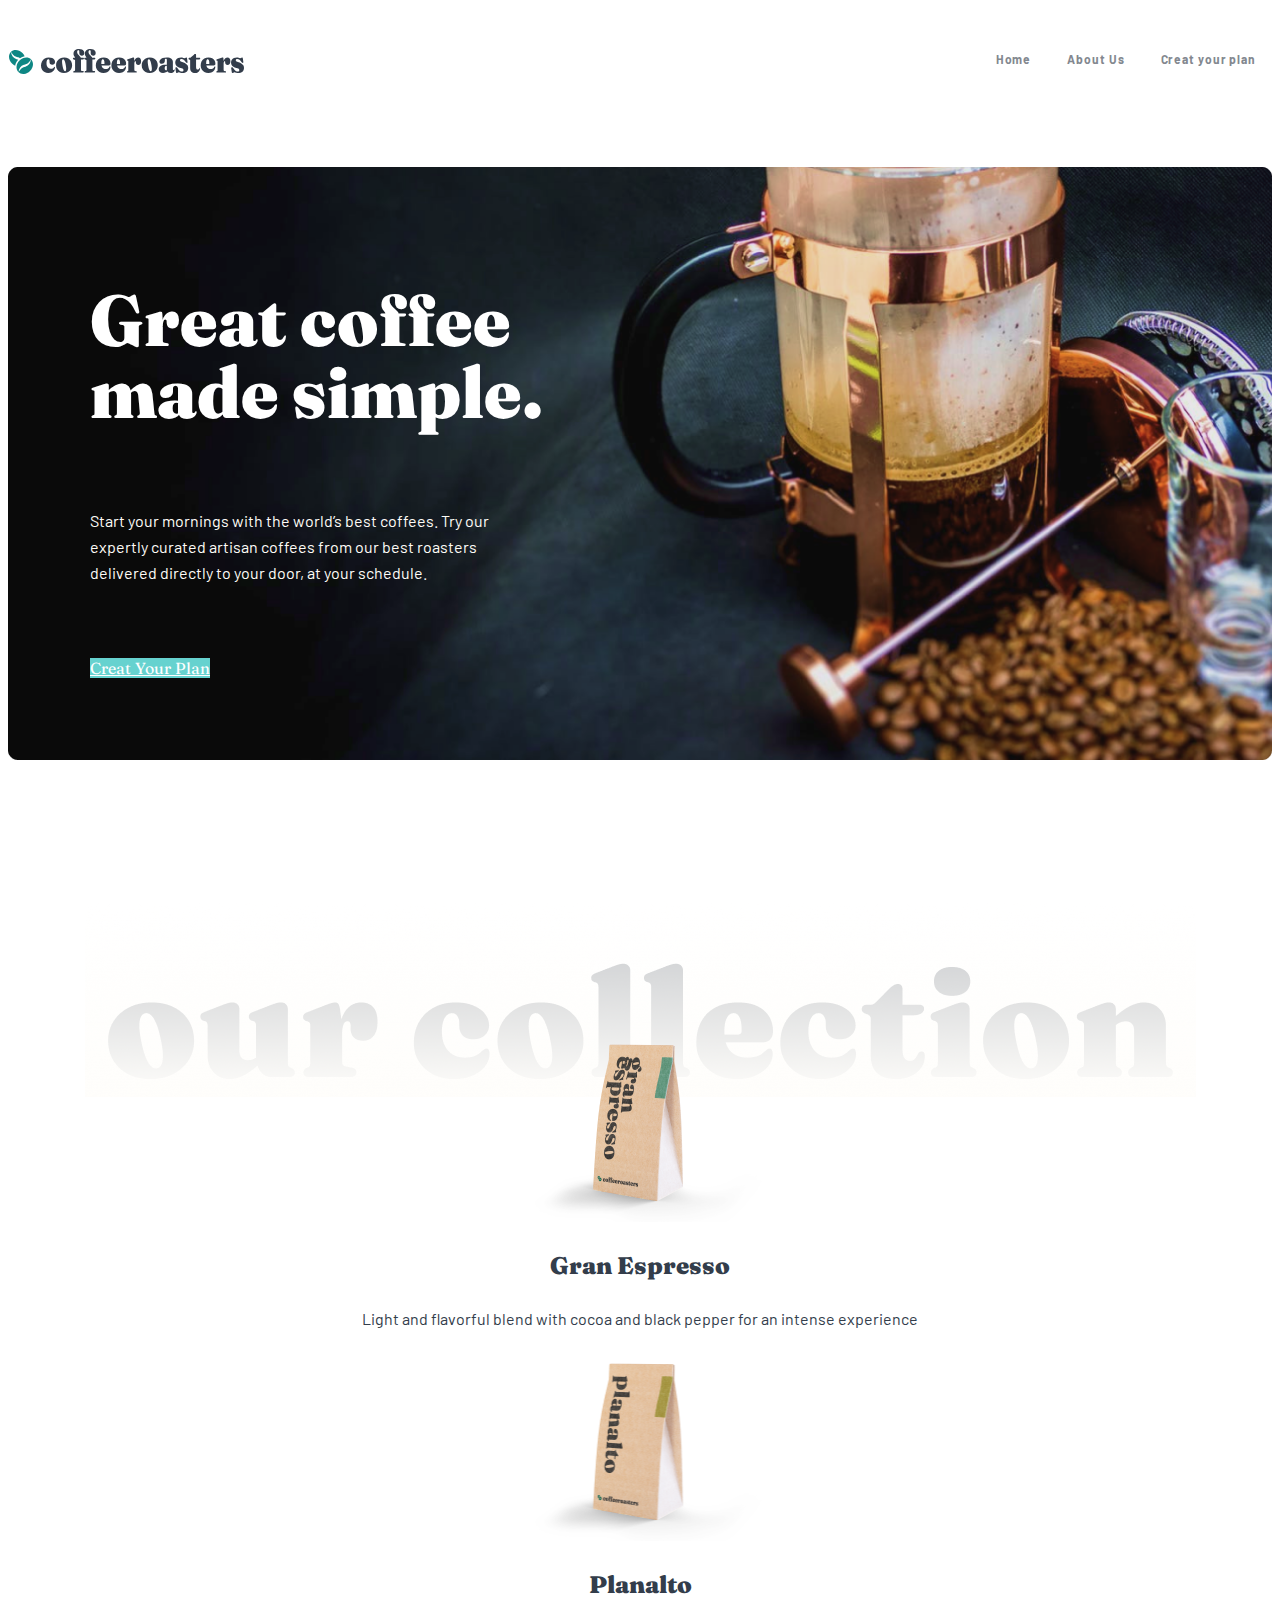
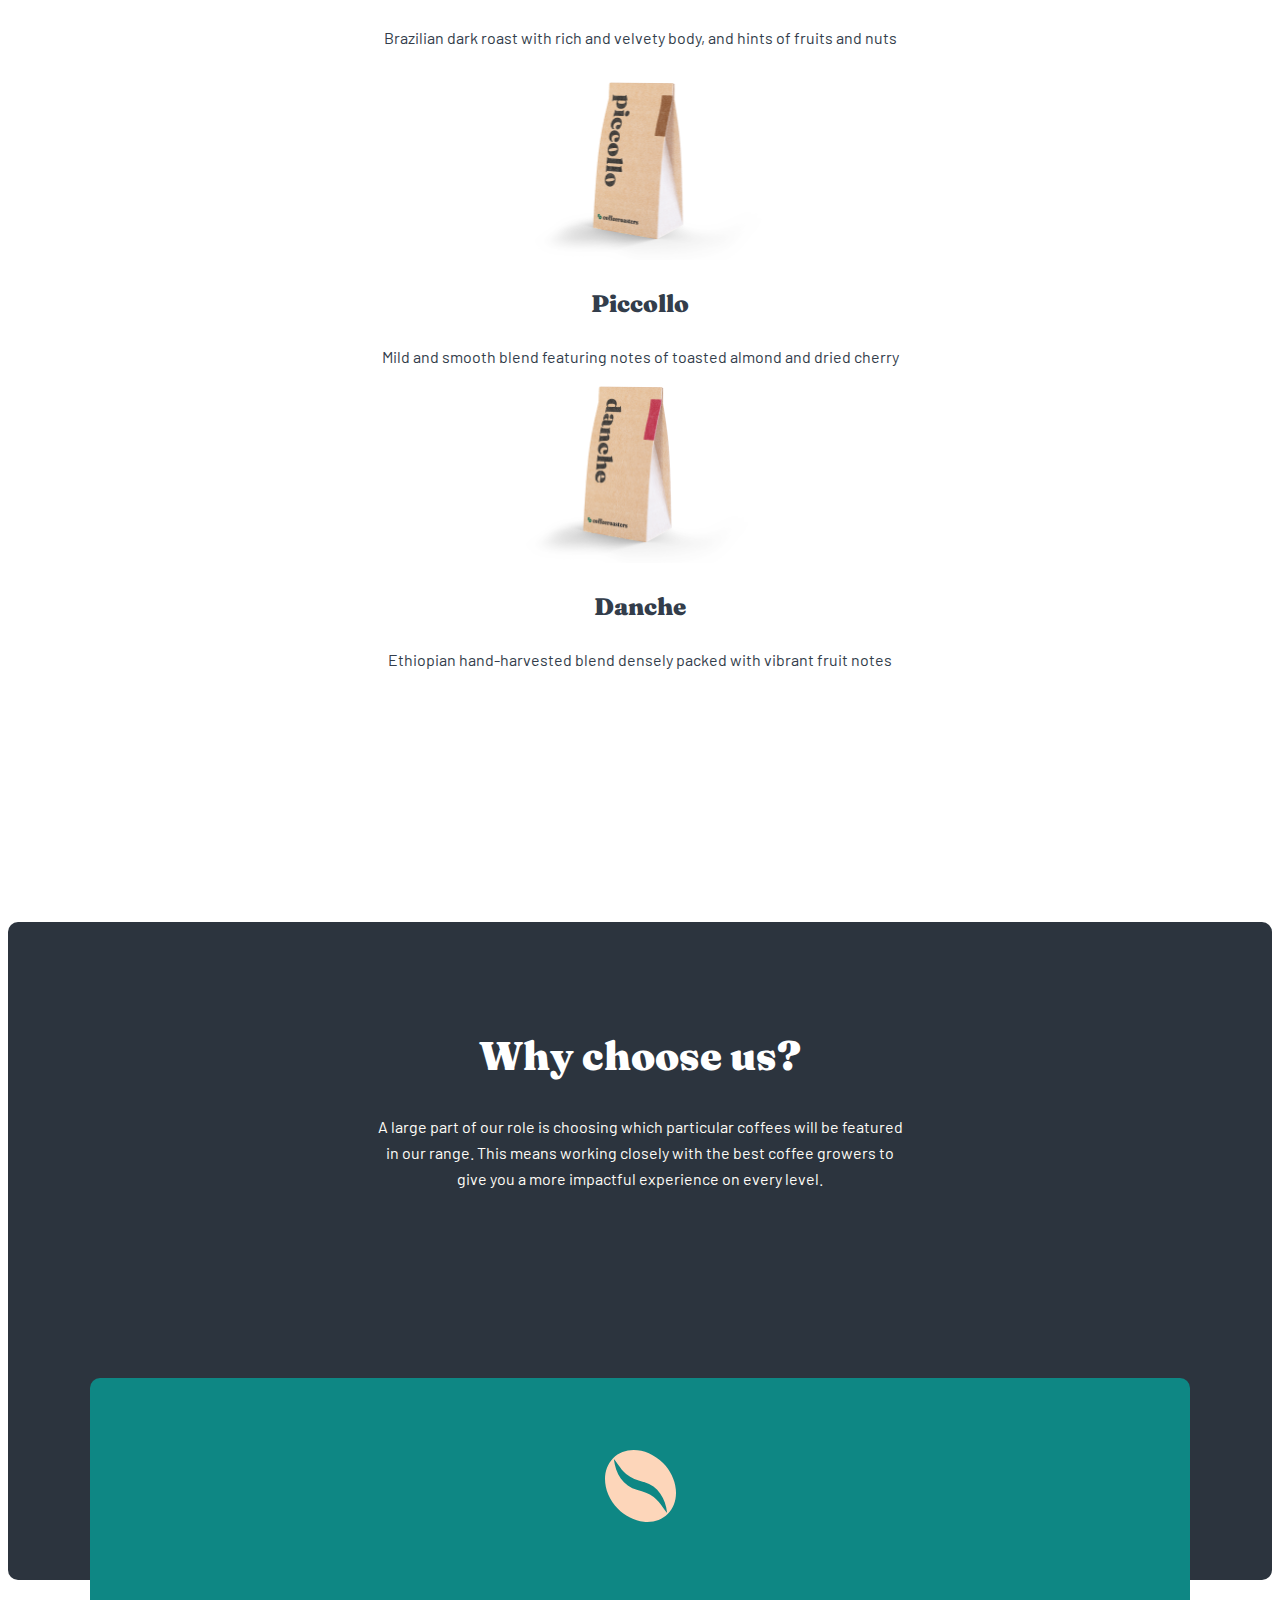
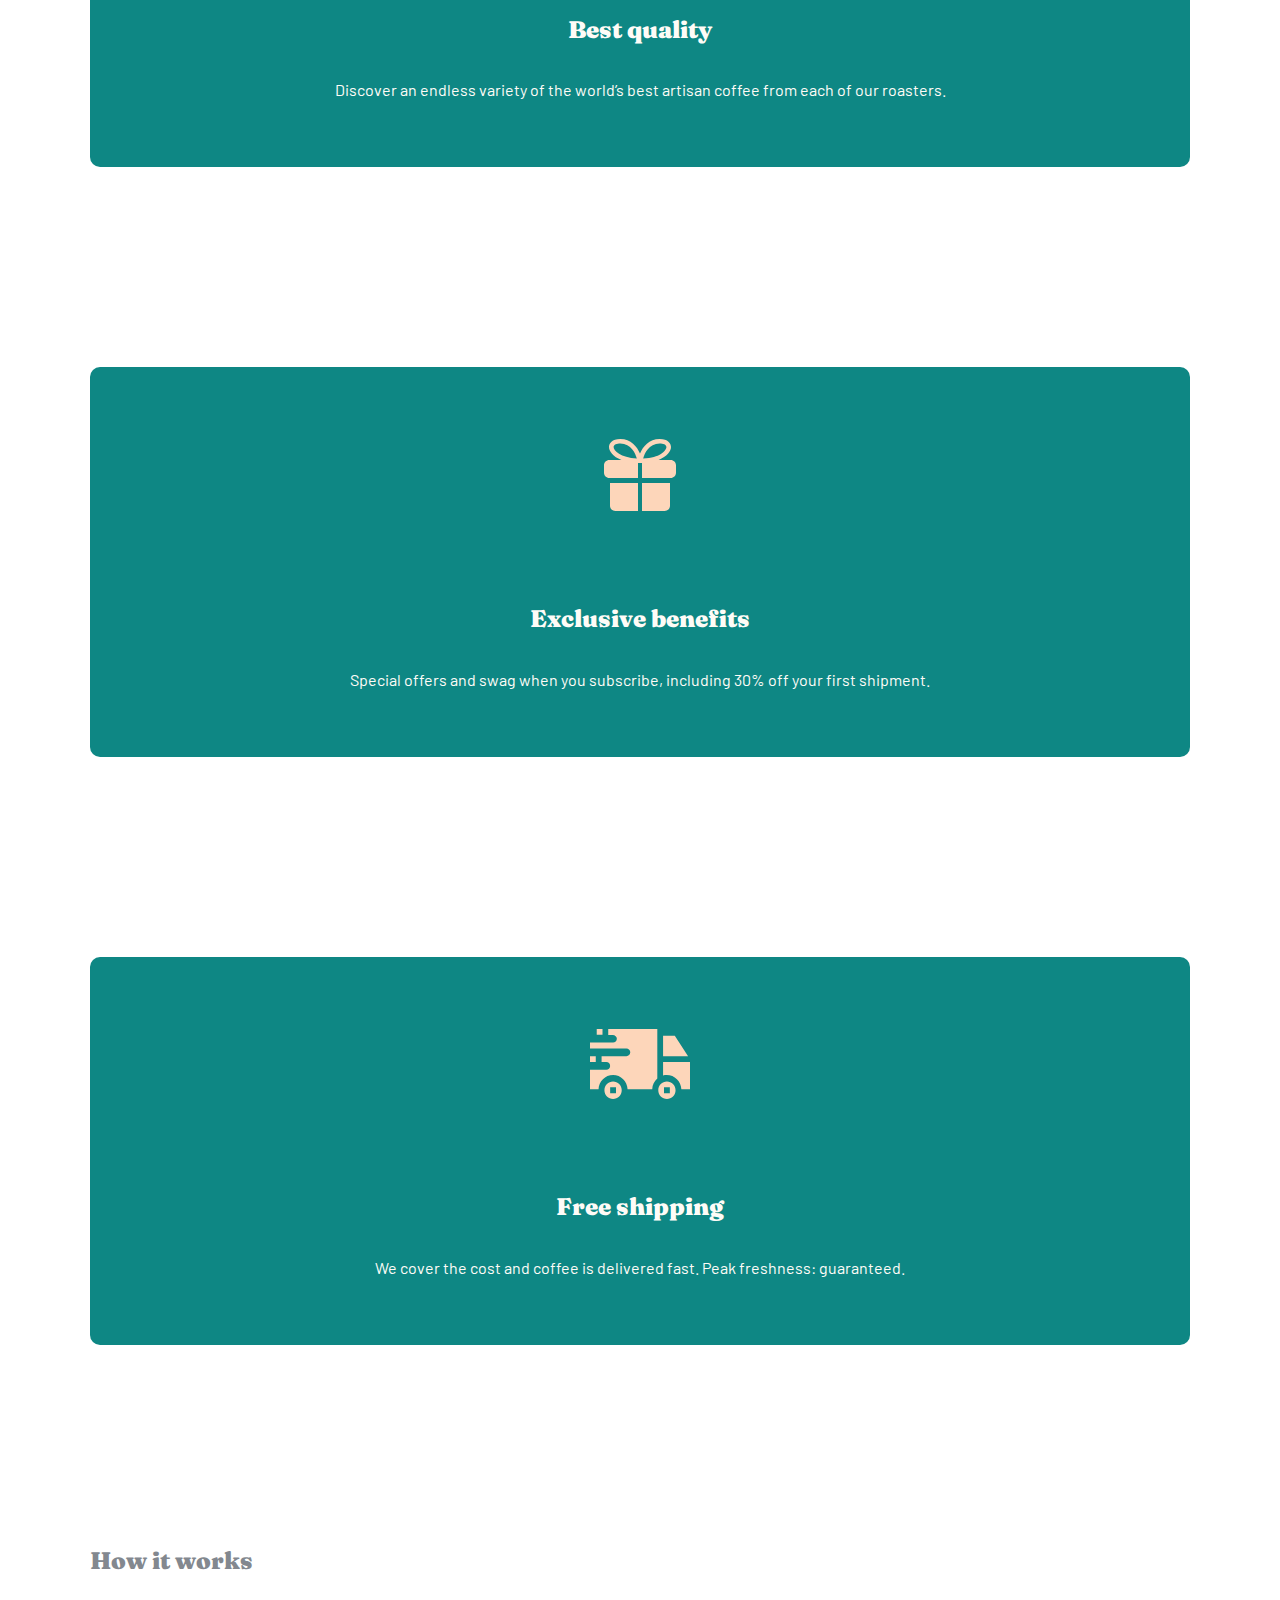
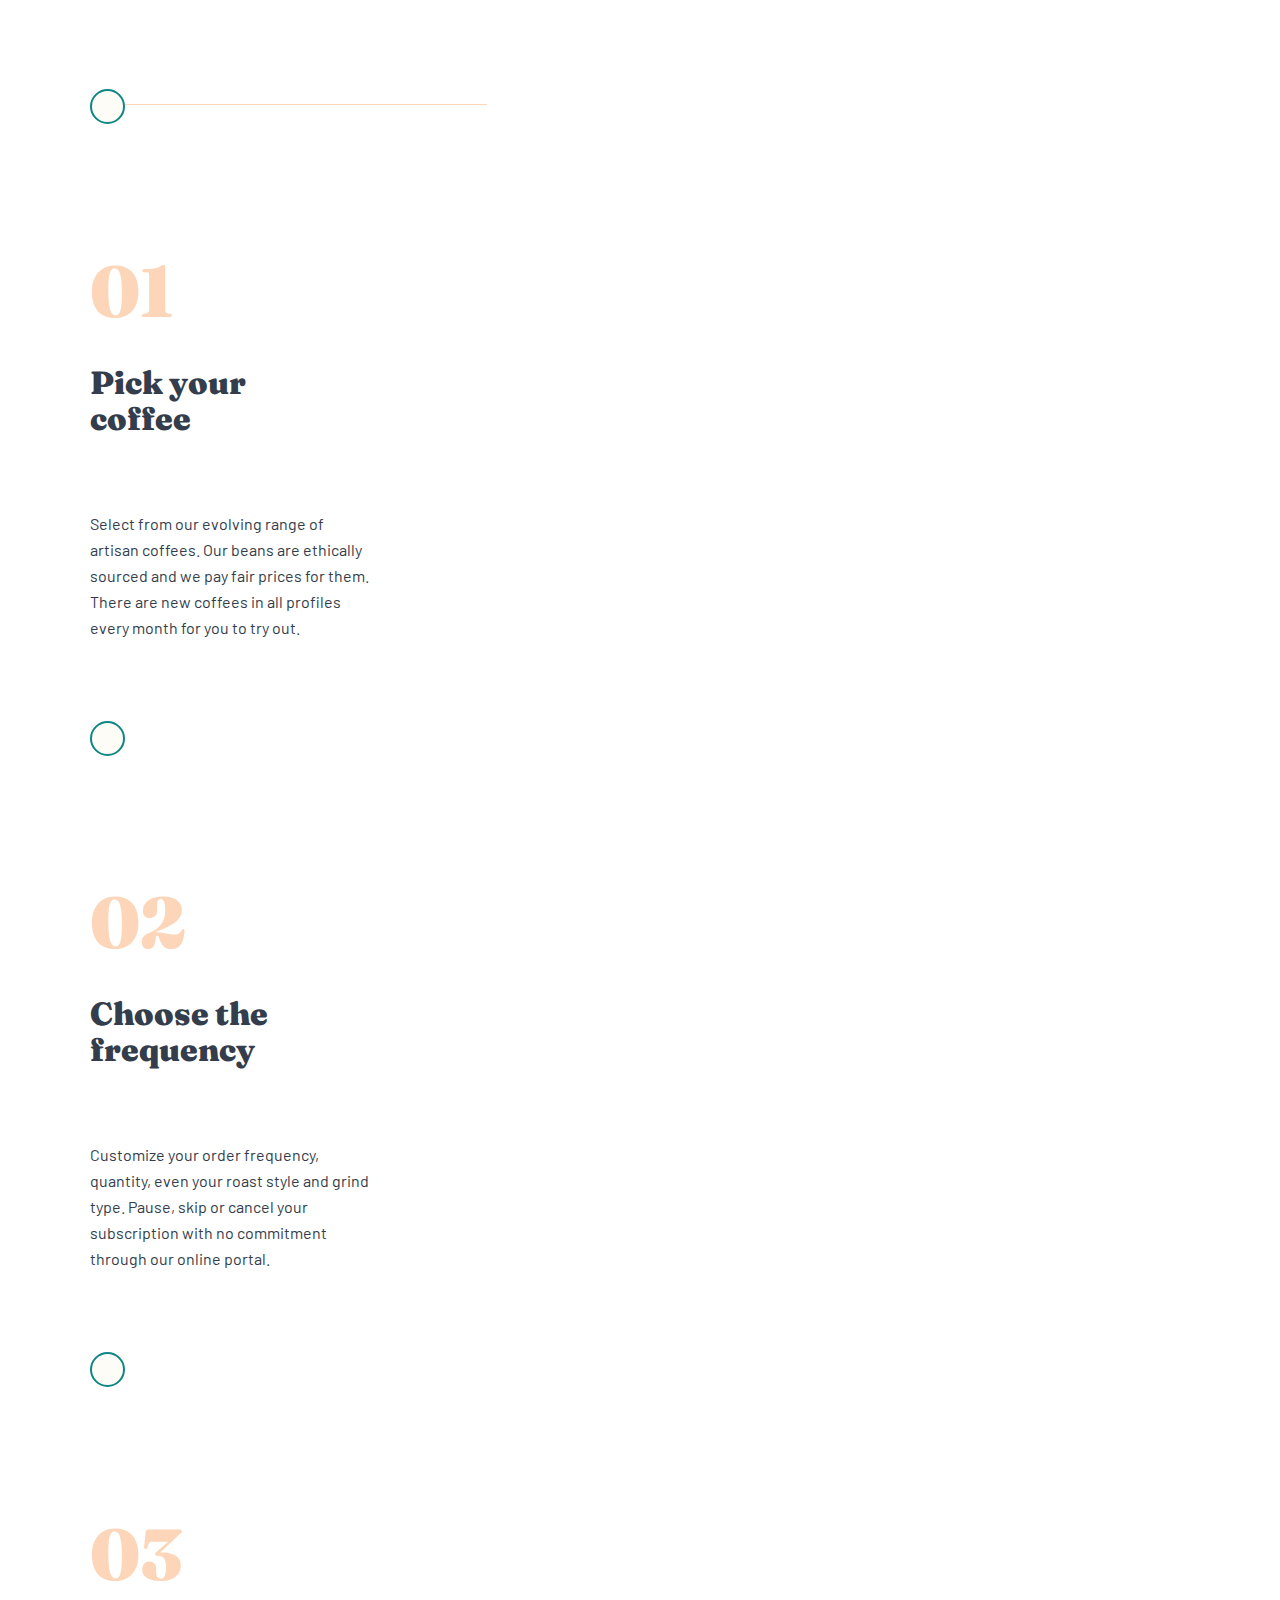
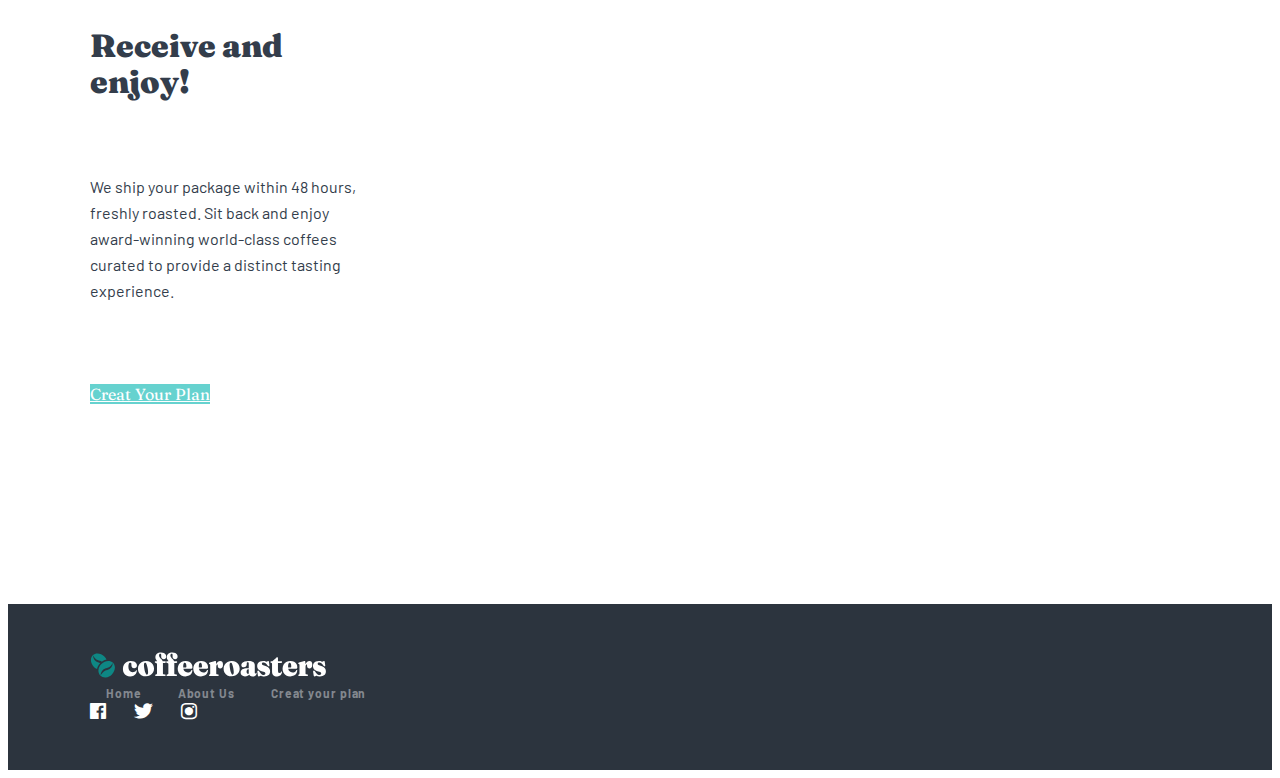
==== index.html @ 8a326108 "index.html aboutus.html" ====
<!DOCTYPE html>
<html lang="en">

<head>
    <meta charset="UTF-8">
    <meta http-equiv="X-UA-Compatible" content="IE=edge">
    <meta name="viewport" content="width=device-width, initial-scale=1.0">
    <title>Coffeeroasters</title>
    <link href="https://cdn.jsdelivr.net/npm/bootstrap@5.0.2/dist/css/bootstrap.min.css" rel="stylesheet"
        integrity="sha384-EVSTQN3/azprG1Anm3QDgpJLIm9Nao0Yz1ztcQTwFspd3yD65VohhpuuCOmLASjC" crossorigin="anonymous">
    <link rel="stylesheet" href="./css/main.css">
   

<body>
    <header class="main-header">
        <div class="container">
            <div class="row">
                <div class="logo col-auto">
                    <a  href="#"><img src="./img/header-logo.svg" alt=""></a>
                </div>
                        <nav class="main-nav col-auto">
                          
                        <a class="main-link"  href="index.html">Home</a>
                        <a  class="main-link" href="aboutus.html">About Us</a>
                        <a class="main-link" href="#">Creat your plan</a>
                    </nav>
             </div>

            </div>
        
    </header>
    <div class="container">

        <section class="info bg-img">
            
                <div class="inner-container">
    
                    <h1 class="great">Great coffee
                        made simple.</h1>
                    <p class="start">Start your mornings with the world’s best coffees. Try our expertly curated artisan
                        coffees from
                        our best roasters delivered directly to your door, at your schedule.</p>
                    <a href="#" class="btn " role="button" data-bs-toggle="button">Creat Your Plan</a>
    
                </div>
            
    
        </section>
    </div>

    <!-- section2 -->



    <article class="espresso">
        <div class="inner-container">
            <div class="row align-items-end">
                <div class="col-lg-3">
                    <div class="coffee-item">
                        <img class="cofe-photo" src="./img/kopi1 copy (1).png" alt="coffe">
                        <h3 class="coffee-title">Gran Espresso</h3>
                        <p class="coffee-text">Light and flavorful blend with cocoa and black pepper for
                            an intense
                            experience</p>

                    </div>
                </div>
                <div class="col-lg-3">
                    <div class="coffee-item">
                        <img class="cofe-photo" src="./img/kopi2.png" alt="coffe">
                        <h3 class="coffee-title ">Planalto</h3>
                        <p class="coffee-text ">Brazilian dark roast with rich and velvety body, and hints
                            of fruits
                            and nuts</p>


                    </div>
                </div>
                <div class="col-lg-3">
                    <div class="coffee-item">
                        <img class="cofe-photo" src="./img/kopi3.png" alt="coffee">
                        <h3 class="coffee-title ">Piccollo</h3>
                        <p class="coffee-text">Mild and smooth blend featuring notes of toasted almond and
                            dried
                            cherry </p>
                    </div>
                </div>
                <div class="col-lg-3">
                    <div class="coffee-item">
                        <img class="cofe-photo1" src="./img/kopi41.png" alt="coffe">
                        <h3 class="coffee-title">Danche</h3>
                        <p class="coffee-text">Ethiopian hand-harvested blend densely packed with vibrant
                            fruit notes
                        </p>
                    </div>
                </div>
            </div>
        </div>
    </article>


    <!-- section3 -->

<div class="container">
    <section class="why-choose">

        <div class="section-black">
            <h2 class="why-title">Why choose us?</h2>
            <p class="why-text">A large part of our role is choosing which particular coffees will be featured
                in our range. This means working closely with the best coffee growers to give
                you a more impactful experience on every level.</p>
            <div class="inner-container">
                <div class="row">
                    <div class="col-lg-4">
                        <div class="quality">
                            <img src="./img/Shape (5).svg" class="why-photo" alt="">
                            <h4 class=" choose-title">Best quality</h4>
                            <p class="choose-text">Discover an endless variety of the world’s best artisan coffee from
                                each of our roasters.</p>

                        </div>
                    </div>

                    <div class="col-lg-4">
                        <div class="quality">
                            <img src="./img/Combined Shape (2).svg" class="why-photo" alt="...">
                            <h4 class="choose-title">Exclusive benefits</h4>
                            <p class="choose-text">Special offers and swag when you subscribe, including 30% off your
                                first shipment.</p>

                        </div>
                    </div>

                    <div class="col-lg-4">
                        <div class="quality">
                            <img height="70px" src="./img/Combined Shape (3).svg" class="why-photo" alt="...">
                            <h4 class="choose-title">Free shipping</h4>
                            <p class="choose-text">We cover the cost and coffee is delivered fast. Peak freshness:
                                guaranteed.</p>

                        </div>
                    </div>
                </div>

            </div>
        </div>
        </div>
    </section>
</div>
<!-- section 5 -->

<section class="how-work">
    <div class="inner-container">
        <h4 class="small-title">How it works</h4> 
        <div class="row">
           
            <div class="col-lg-4 line">
                 <span class="cercle"></span>
                <h2 class="number">01</h2>
                <h3 class="pick">Pick your
                    coffee</h3>
                    <p class="pick-text">Select from our evolving range of artisan coffees. Our beans are ethically sourced and we pay fair prices for them. There are new coffees in all profiles every month for you to try out.</p>
            </div>
            <div class="col-lg-4 line">
                <span class="cercle"></span>
                <h2 class="number">02</h2>
                <h3 class="pick">Choose the frequency</h3>
                    <p class="pick-text">Customize your order frequency, quantity, even your roast style and grind type. Pause, skip or cancel your subscription with no commitment through our online portal.</p>
            </div>
            <div class="col-lg-4">
                <span class="cercle"></span>
                <h2 class="number">03</h2>
                <h3 class="pick">Receive and enjoy!</h3>
                    <p class="pick-text">We ship your package within 48 hours, freshly roasted. Sit back and enjoy award-winning world-class coffees curated to provide a distinct tasting experience.</p>
                   
            </div>
             
        </div>
        <a href="#" class="btn " role="button" data-bs-toggle="button">Creat Your Plan</a>
    </div>

</section>
<!-- footer -->
<footer class="main-footer">
    <div class="inner-container">
        <div class="row">
            <div class="col-lg-3"  >
            <a   href="#"><img src="./img/footer-logo.svg" alt="footer-logo"></a>
        </div>
        <div class="col-lg-5">
            <a class="main-link"  href="index.html">Home</a>
            <a  class="main-link" href="aboutus.html">About Us</a>
            <a class="main-link" href="#">Creat your plan</a>

        </div>
        <div class="col-lg-4 text-end">
            <a class="footer-icon" href="facebook.com"><i class="icon-facebook"></i></a>
            <a class="footer-icon" href="twetter.com"><i class="icon-twetter"></i></a>
            <a class="footer-icon" href="instagram.com"><i class="icon-instagram"></i></a>
        </div>
        
        </div>
    </div>

</footer>



    <script src="https://cdn.jsdelivr.net/npm/bootstrap@5.0.2/dist/js/bootstrap.bundle.min.js"
        integrity="sha384-MrcW6ZMFYlzcLA8Nl+NtUVF0sA7MsXsP1UyJoMp4YLEuNSfAP+JcXn/tWtIaxVXM"
        crossorigin="anonymous"></script>
</body>

</html>
---- css/main.css ----
@import url('https://fonts.googleapis.com/css2?family=Barlow:wght@400;700&display=swap');
@import url('https://fonts.googleapis.com/css2?family=Barlow:wght@400;700&family=Fraunces:wght@900&display=swap');
@import url(./style.css);
body{
    font-family: 'Barlow', sans-serif;
    font-family: 'Fraunces', serif
}
.container{
    max-width: 1280px;
    margin: 0 auto;
}

.main-header .row{
    display: flex;
    justify-content: space-between;
}
.navbar{
    padding-top:43px;
    padding-bottom:43px;
}
.main-header{
    padding:40px 0;
}


 .bg-img{
    background-image: url(../img/Bitmap.png);
    background-repeat: no-repeat;
    background-size: contain;
    height: 600px;
   
}
.inner-container{
    max-width: 1100px;
    margin: 0 auto;
}

.great{
    font-family: Fraunces 9pt;
    font-size: 72px;
    font-weight: 900;
    line-height: 72px;
    width: 493px;
    color:white;
    padding-bottom:32px;
    padding-top:117px;


}
.main-link{
    font-family: 'Barlow', sans-serif;
    font-size: 12px;
    font-weight: 700;
    line-height: 15px;
    letter-spacing: 0.9px;
    margin-left:16px;
    margin-right:16px;
    text-align: center;
    text-decoration: none;
    color: #83888F;


}
.start{
    font-family: 'Barlow', sans-serif;
    font-size: 16px;
    font-weight: 400;
    line-height: 26px;
    color: #FEFCF7;
    width: 445px;
    padding-bottom:56px;

}
.btn{
    background-color: #66D2CF;
    color:white;

}
.espresso{
    background-image: url(../img/Group\ 13.png);
    background-repeat: no-repeat;
    padding-top:262px;
    padding-bottom:200px ;
    background-position-x: center;
    background-position-y: 134px;
    text-align: center;
}
.coffee-title{
    
    font-size: 24px;
    font-style: normal;
    font-weight: 900;
    line-height: 32px;
    color: #333D4B;
   
    
   
     
}
.coffee-text{
    font-family: 'Barlow', sans-serif;
    font-size: 16px;
    font-style: normal;
    font-weight: 400;
    line-height: 26px;
    color: #333D4B;

    
    
    
}
.coffee-item{
    border:0;
    
}
.cofe-photo{
    height: 193px;
    width: 255px;
 

}
.cofe-photo1{
    height: 177px;
    width: 230px;
  
}
/*  section 3 */
.why-choose{
    position: relative;
}
 .section-black:before{
    content:"";
    position:absolute;
    top:0;
    right:0;
    width: 100%;
    height: 658px;
    background-color:  #2C343E;
    border-radius: 10px;
    z-index: -2;
    
}
.quality{
    background-color: #0E8784;
    margin-top: 100px;
    text-align: center;
}
.why-title{
    
font-size: 40px;
font-style: normal;
font-weight: 900;
line-height: 48px;
padding-top:32px;
color:white;
text-align: center;
padding-top:110px;

}
.why-text{
    
font-size: 16px;
font-style: normal;
font-weight: 400;
line-height: 26px;
text-align: center;
color: #FEFCF7;
width: 540px;
font-family: 'Barlow', sans-serif;
margin:0 auto;
padding-bottom:86px;

}
.quality{
    padding:72px 48px 48px 48px;
    border-radius:10px;
    margin-bottom:200px;
}
.why-photo{
    margin-bottom:56px;
}
.choose-title{

    font-size: 24px;
    font-style: normal;
    font-weight: 900;
    line-height: 32px;
    text-align: center;
    color: #FEFCF7;

}
.choose-text{
    font-family: 'Barlow', sans-serif;
    font-size: 16px;
    font-style: normal;
    font-weight: 400;
    line-height: 26px;
    text-align: center;
    color: #FEFCF7;

}
/* section4 */

.small-title{
    font-family: Fraunces 9pt;
    font-size: 24px;
    font-style: normal;
    font-weight: 900;
    line-height: 32px;
    color: #83888F;
    padding-bottom:80px;
}
.number{
    
   font-size: 72px;
   font-weight: 900;
   line-height: 72px;
   text-align: left;
   color:#FDD6BA;
   margin-bottom:38px;


}
.pick{
    font-size: 32px;
    font-weight: 900;
    line-height: 36px;
    color: #333D4B;
    width: 255px;
    padding-bottom:42px;
}
.pick-text{
    font-family: 'Barlow', sans-serif;
    font-size: 16px;
    font-style: normal;
    font-weight: 400;
    line-height: 26px;
    color: #333D4B;
    width: 285px;
    padding-bottom:64px;

}
.cercle{
    height: 31px;
    width: 31px;
    background: #FEFCF7;
    display: inline-block;
    border:2px solid #0E8784;
    border-radius:50%;
    margin-bottom:67px;

}
.how-work .row{
    position: relative;
}
.line::before{
    content: "";
    height: 1px;
    width: 397px;
    background-color:#FDD6BA ;
    display: inline-block;
    position: absolute;
    top:15px;
    z-index: -1;


}
.main-footer{
    margin-top:200px;
    padding:48px 0;
    background-color: #2C343E;

}
.footer-icon{
    color:white;
    margin-right:24px;
    text-decoration: none;
}


/*  About us */
.about{
    background-image: url(../img/Group\ 7.png);
    background-repeat: no-repeat;
    padding:137px 0 137px 0;
 
}
.aboutus{

    font-size: 40px;
    font-style: normal;
    font-weight: 900;
    line-height: 48px;
    color:#FEFCF7;
    padding-bottom:24px;

}
.commit-title{
    color: #333D4B;
    font-size: 40px;
    font-weight: 900;
    line-height: 48px;
    padding-bottom:32px;
    padding-top:90px;


}
.commit-text{
    
    font-size: 16px;
    font-weight: 400;
    line-height: 26px;
    color: #333D4B;
    font-family: 'Barlow', sans-serif;
    width: 540px;


}
.mission{
    padding-top:31px;
    padding-bottom:244px;
}

/* section3 */
.uncompro{
    background-color: #333D4B;
    border-radius:10px;
    padding-top:100px;
    padding-bottom:100px;
    position: relative;
}
.uncompro-title{
   color:#FEFCF7;
   font-size: 40px;
   font-weight: 900;
   line-height: 48px;
   padding-bottom:32px;
}
.uncompro-text{
    font-size: 16px;
    font-weight: 400;
    line-height: 26px;
    font-family: 'Barlow', sans-serif;
    width: 540px;
    color:#FEFCF7;

}

.cup-cofe{
    position: absolute;
    bottom:63px;
    width: 445px;
    border-radius:8px;
    right:91px;
}
.uncompro{
    margin-bottom:168px;
}

/* section4 */
.map{
    margin-bottom:46px;

}
.adress{
    font-family: 'Barlow', sans-serif;
    font-size: 16px;
    font-weight: 400;
    line-height: 26px;
    text-decoration: none;
    color: #333D4B;
    width: 285px;



}
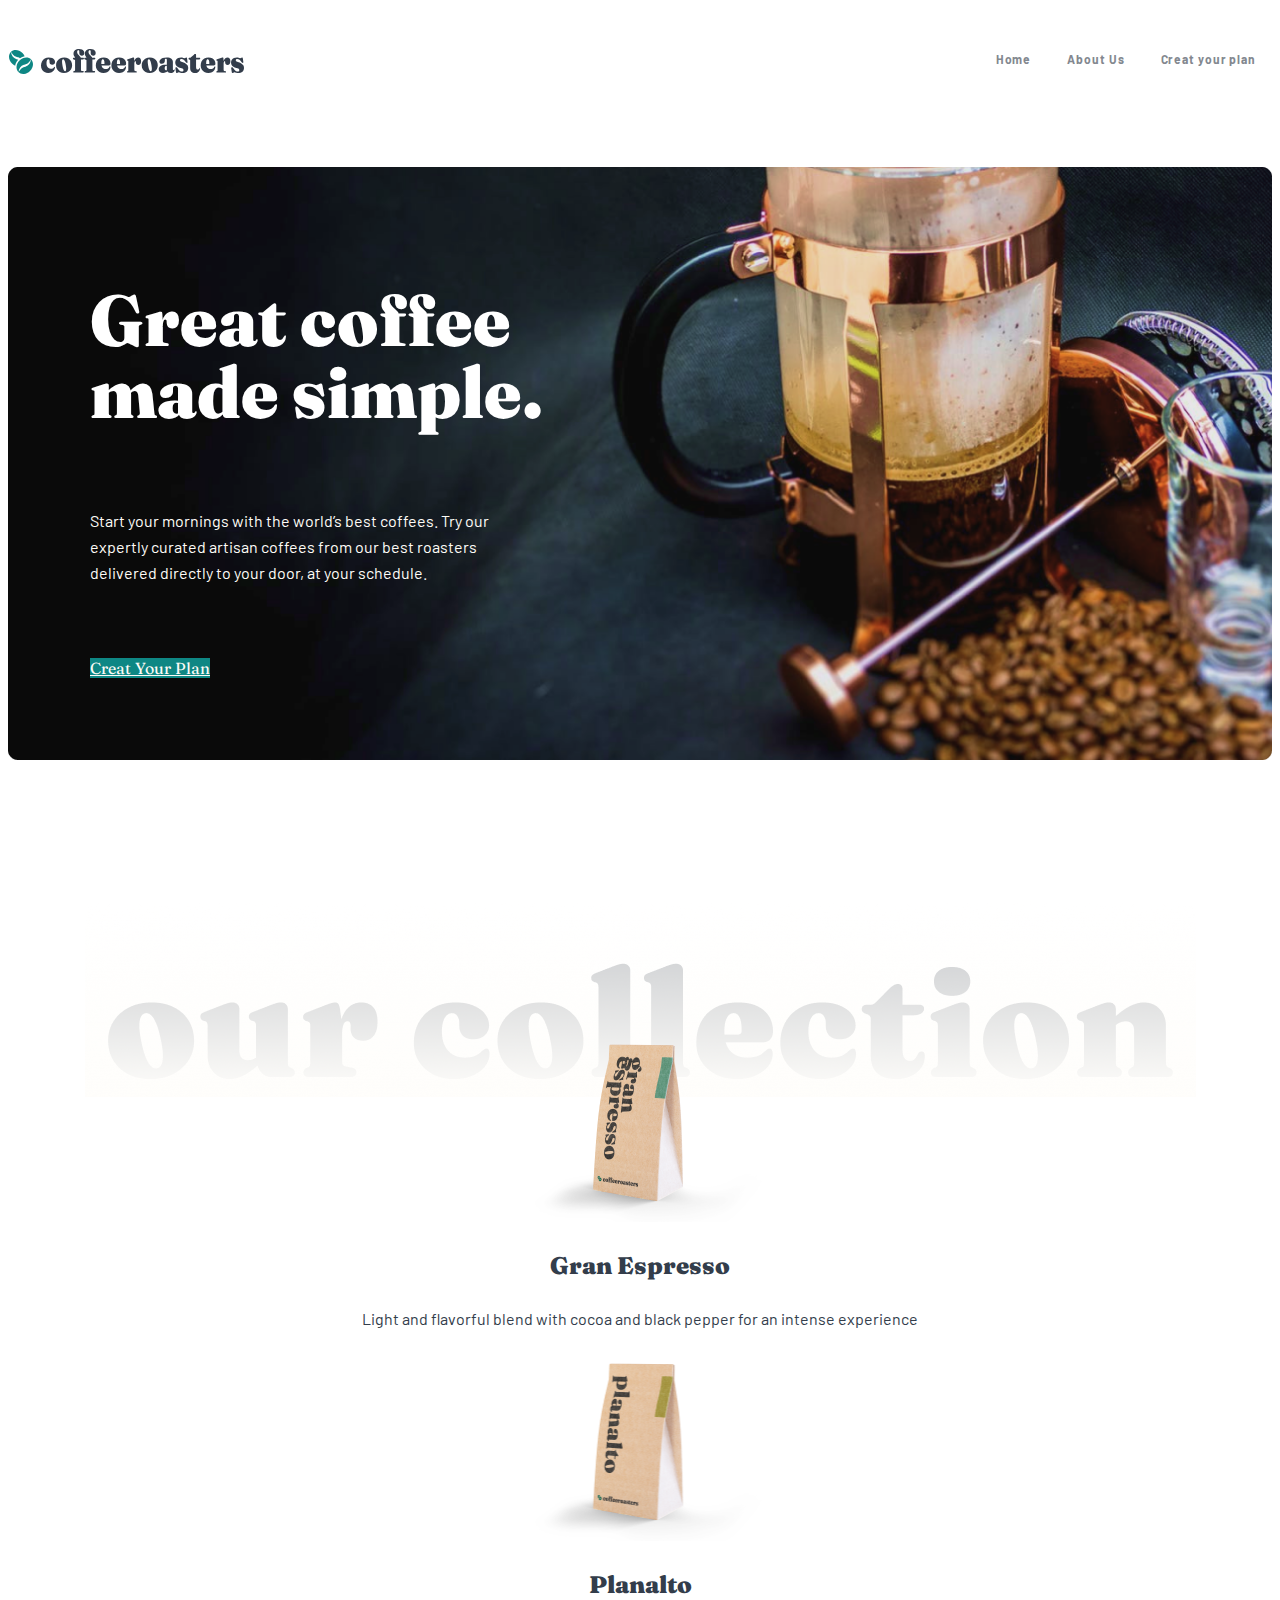
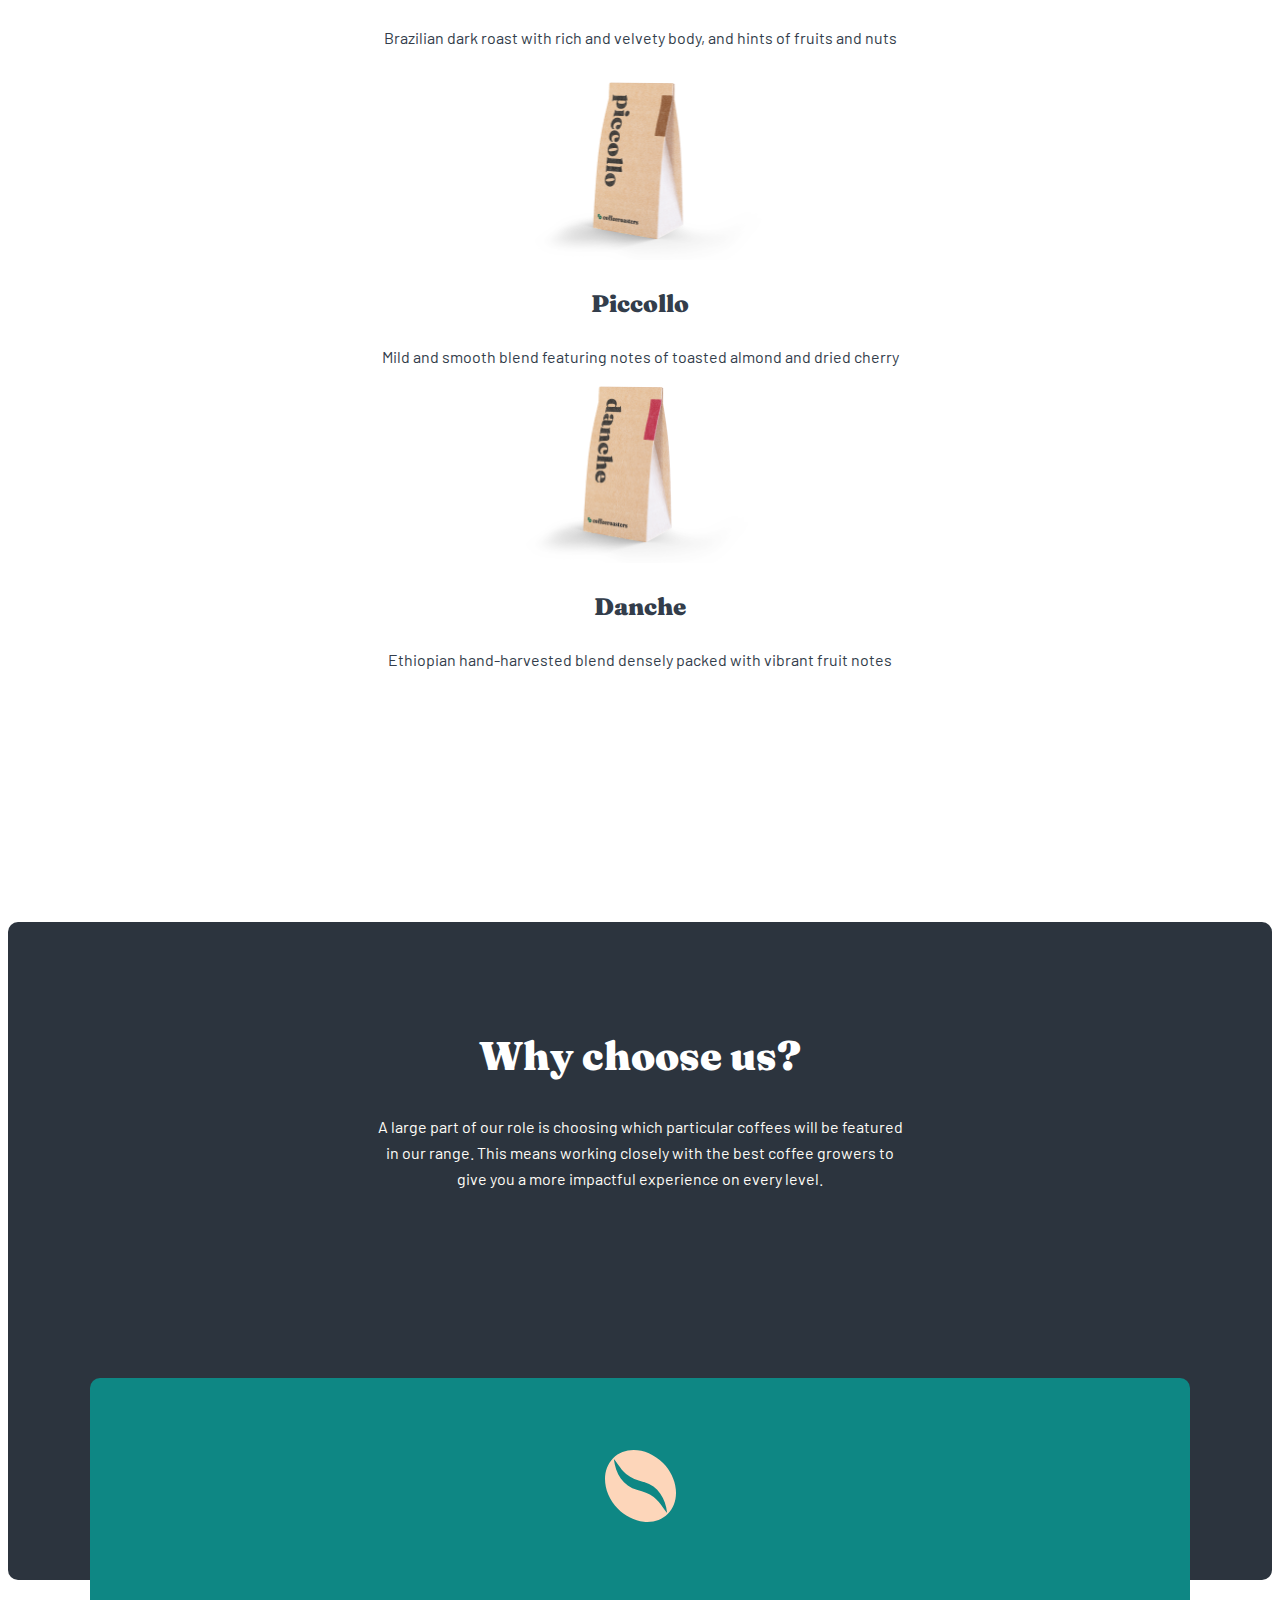
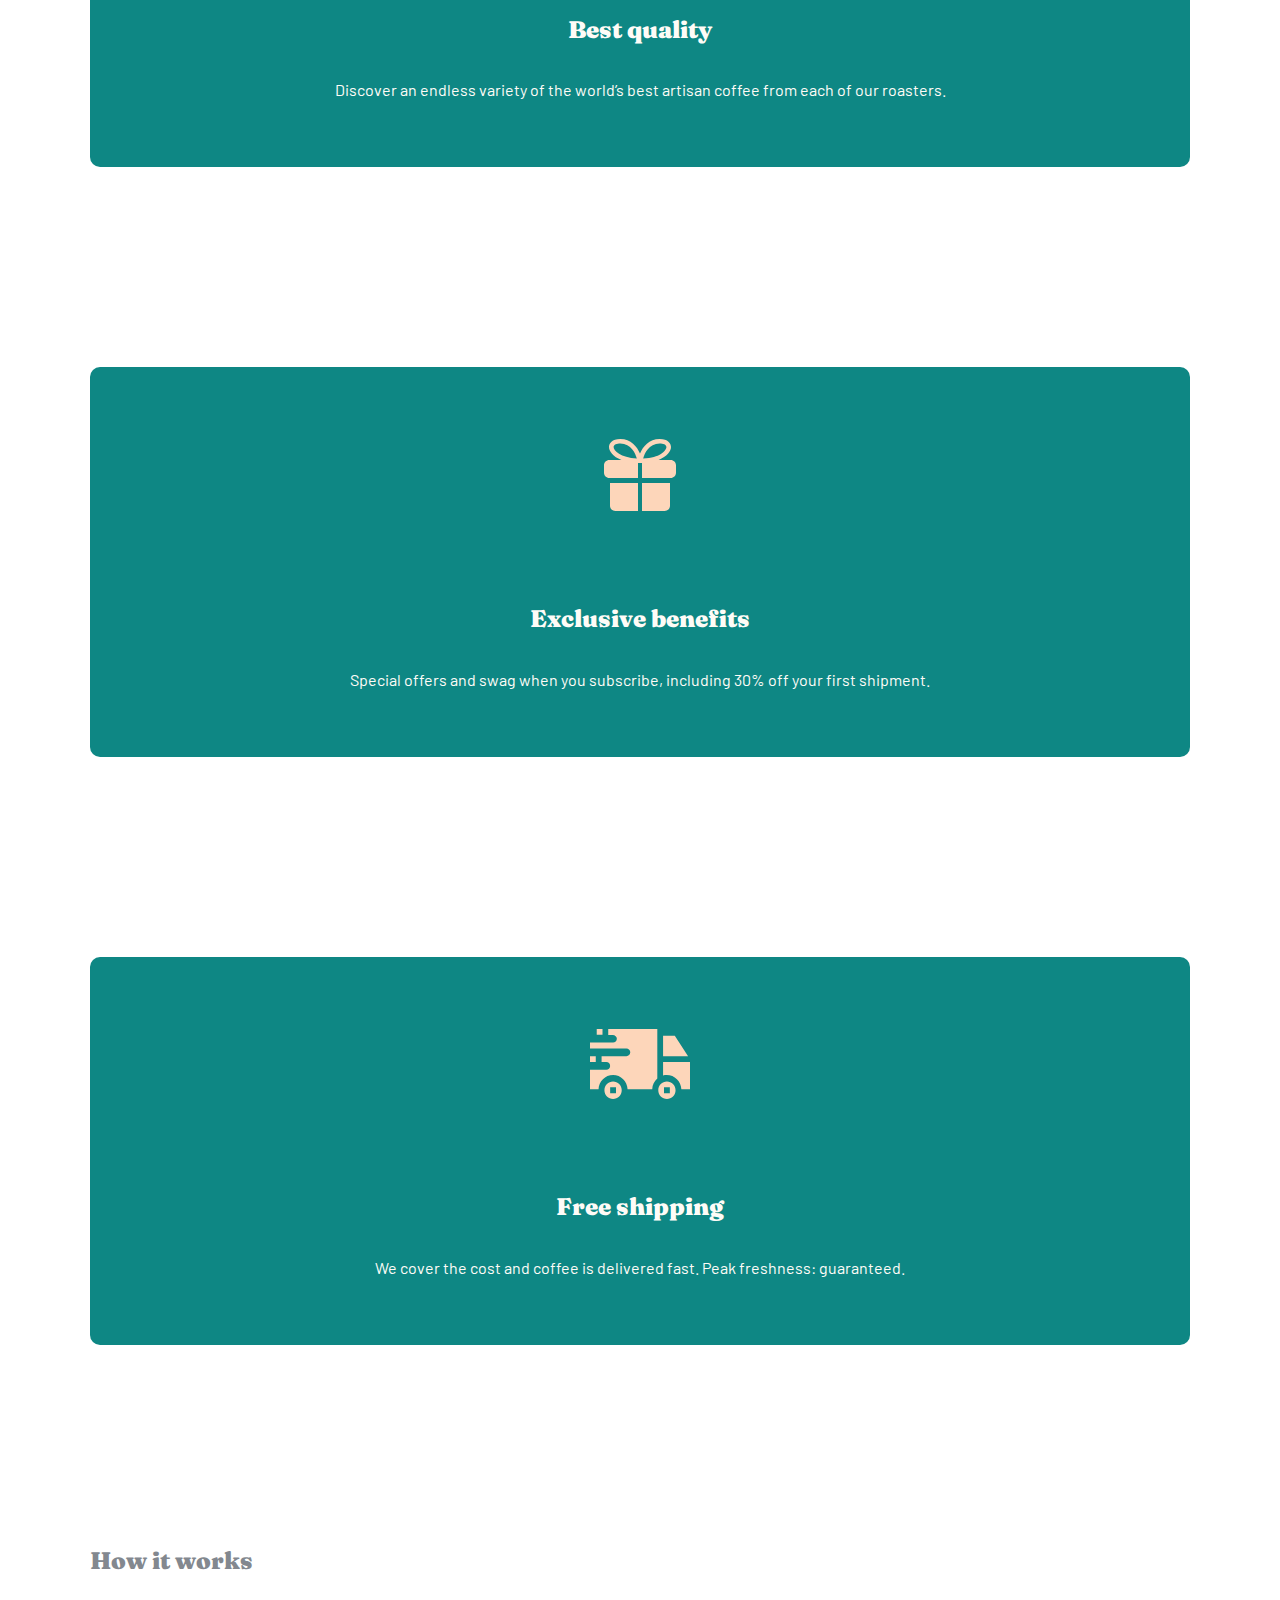
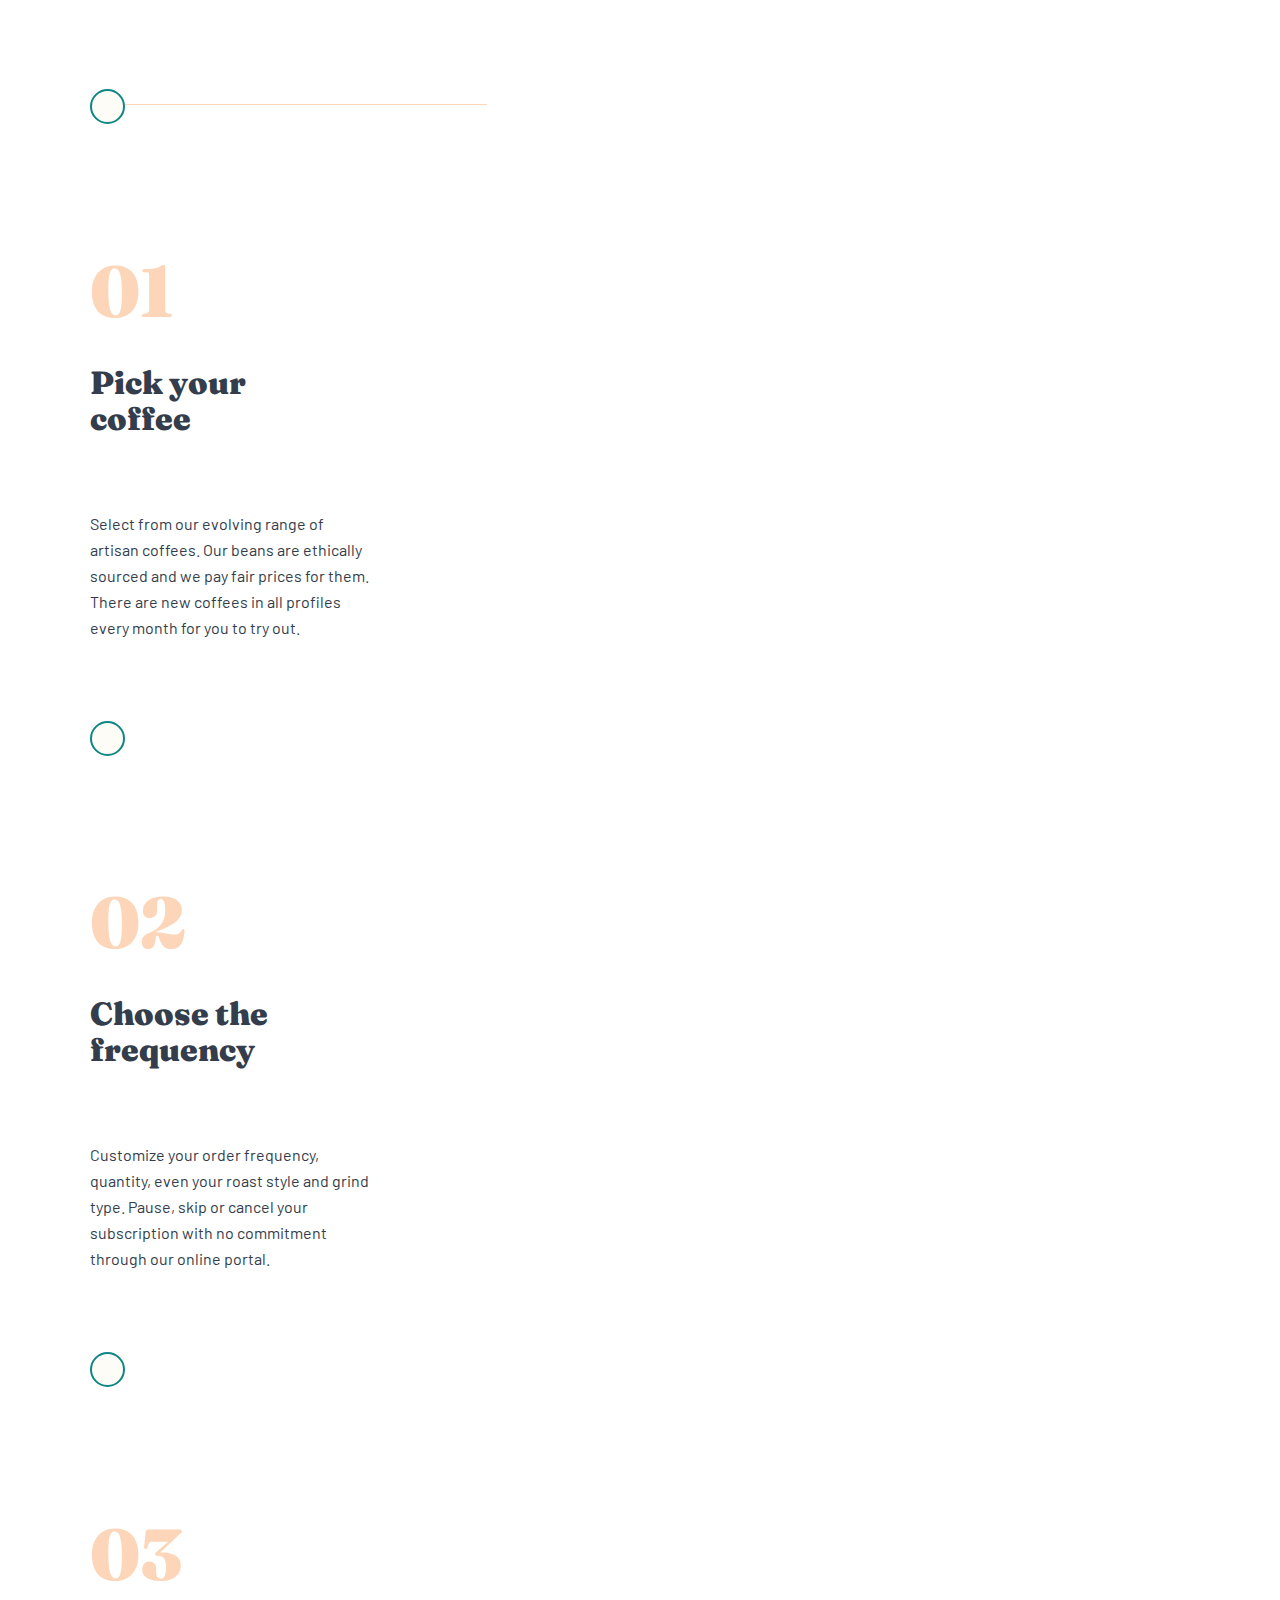
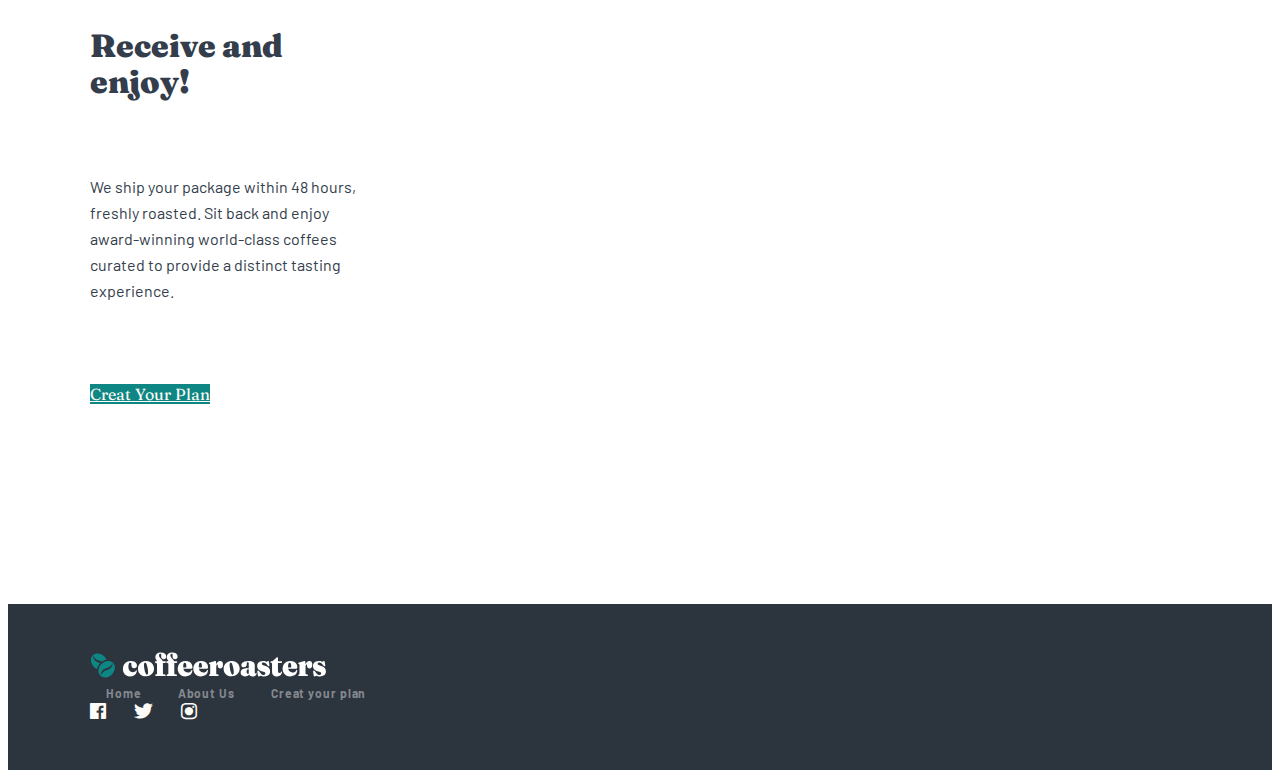
==== commit 39852837: "page3 hover" ====
--- a/index.html
+++ b/index.html
@@ -9,6 +9,7 @@
     <link href="https://cdn.jsdelivr.net/npm/bootstrap@5.0.2/dist/css/bootstrap.min.css" rel="stylesheet"
         integrity="sha384-EVSTQN3/azprG1Anm3QDgpJLIm9Nao0Yz1ztcQTwFspd3yD65VohhpuuCOmLASjC" crossorigin="anonymous">
     <link rel="stylesheet" href="./css/main.css">
+    <link rel="icon" href="./img/icon.svg">
    
 
 <body>
@@ -20,9 +21,9 @@
                 </div>
                         <nav class="main-nav col-auto">
                           
-                        <a class="main-link"  href="index.html">Home</a>
-                        <a  class="main-link" href="aboutus.html">About Us</a>
-                        <a class="main-link" href="#">Creat your plan</a>
+                        <a class="main-link main-hover"  href="index.html">Home</a>
+                        <a  class="main-link main-hover " href="aboutus.html">About Us</a>
+                        <a class="main-link main-hover" href="creataplan.html">Creat your plan</a>
                     </nav>
              </div>
 
@@ -190,7 +191,7 @@
         <div class="col-lg-5">
             <a class="main-link"  href="index.html">Home</a>
             <a  class="main-link" href="aboutus.html">About Us</a>
-            <a class="main-link" href="#">Creat your plan</a>
+            <a class="main-link" href="creataplan.html">Creat your plan</a>
 
         </div>
         <div class="col-lg-4 text-end">
--- a/css/main.css
+++ b/css/main.css
@@ -72,8 +72,14 @@
 
 }
 .btn{
+    background-color:#0E8784;
+    color: #FEFCF7;
+    
+
+}
+.btn:hover{
     background-color: #66D2CF;
-    color:white;
+    color: #FEFCF7;
 
 }
 .espresso{
@@ -265,6 +271,8 @@
 
 
 }
+
+/* footer */
 .main-footer{
     margin-top:200px;
     padding:48px 0;
@@ -272,11 +280,21 @@
 
 }
 .footer-icon{
-    color:white;
+    color: #FEFCF7;
     margin-right:24px;
     text-decoration: none;
 }
-
+.footer-icon:hover{
+    color: #FDD6BA;
+
+}
+.main-link:hover{
+    color: #FEFCF7;
+
+}
+.main-hover:hover{
+    color:black;
+}
 
 /*  About us */
 .about{
@@ -319,6 +337,9 @@
 .mission{
     padding-top:31px;
     padding-bottom:244px;
+}
+.make-cofe{
+    border-radius:8px;
 }
 
 /* section3 */
@@ -362,7 +383,7 @@
     margin-bottom:46px;
 
 }
-.adress{
+.adress a{
     font-family: 'Barlow', sans-serif;
     font-size: 16px;
     font-weight: 400;
@@ -371,6 +392,188 @@
     color: #333D4B;
     width: 285px;
 
-
-
-}
+}
+
+
+
+/* creatplan  */
+
+
+.creat-img{
+    background-image: url(../img/creat\ aplanbg.png);
+    background-repeat: no-repeat;
+    background-size: cover;
+    background-position: center;
+    padding:127px 0 127px 0;
+    margin-bottom:120px;
+    border-radius:10px;
+  
+}
+.great2{
+    font-size: 72px;
+    font-weight: 900;
+    line-height: 72px;
+    color:#FEFCF7;
+
+}
+.start2{
+    font-family: 'Barlow', sans-serif;
+    font-size: 16px;
+    font-weight: 400;
+    line-height: 26px;
+    width: 445px;
+    color: #FEFCF7;
+
+
+
+}
+
+/* section3 */
+.creat-work{
+    background-color:#2C343E;
+    padding:100px 0 100px 0;
+    background-repeat: no-repeat;
+    border-radius: 8px;
+}
+.shape{
+    color: #FEFCF7;
+
+}
+.creat-work .row{
+    position: relative;
+}
+.span-shape{
+    background: transparent;
+}
+.way::before{
+    content: "";
+    z-index: 0;
+}
+
+/* section4 */
+.accor-title{
+    font-size: 24px;
+    font-weight: 900;
+    line-height: 32px;
+    color: #333D4B;
+    width: 175px;
+}
+.accor-text{
+    font-family: 'Barlow', sans-serif;
+    font-size: 16px;
+    font-weight: 400;
+    line-height: 26px;
+
+
+}
+.how-header{
+    font-size: 40px;
+    font-weight: 900;
+    line-height: 48px;
+    color: #83888F;
+    margin-bottom:60px;
+    
+}
+.how-header:not(.collapsed){
+    color: #83888F;
+    background-color: white;
+    
+}
+.how-header:focus{
+    border:none;
+    box-shadow:none;
+    border-color:none;
+   
+}
+.accor-bg{
+    background-color: #F4F1EB;
+    padding:32px 28px 84px 28px;
+    border:8px;
+    width: 228px;
+    
+}
+.accor-item{
+    border:none;
+}
+.how-drink{
+    padding-top:168px;
+}
+/* button:not(.collapsed)::after{
+    display: none;
+} */
+
+   
+
+.accordion-button::after{
+     background-image: url(../img/Path\ 2.svg);
+    background-repeat: no-repeat;
+
+}
+.accordion-button:not(.collapsed)::after{
+    background-image: url(../img/Path\ 2.svg);
+    background-repeat: no-repeat;
+
+}
+
+.accor-bg:hover{
+    background: #FDD6BA;
+
+}
+.accor-bg:active{
+    background-color:  #0E8784;
+    color:white;
+    
+}
+.accor-bg:active .accor-title{
+    color:white;
+}
+.numeral{
+    font-size: 24px;
+    font-weight: 900;
+    line-height: 32px;
+    color:#83888F;
+    padding-right:29px;
+  
+    
+
+}
+.bean{
+    font-size: 24px;
+    font-weight: 900;
+    line-height: 32px;
+    color: #333D4B;
+    border-bottom:2px solid  #83888F;
+    padding:24px 0 24px 0;
+    list-style: none;
+    width: 255px;
+}
+.bean-list{
+    margin-right:125px;
+}
+.summary{
+    font-size: 24px;
+    font-weight: 900;
+    line-height: 40px;
+    color:white;
+    background-color: #2C343E;
+    padding:27px 64px 27px 64px;
+    border-radius: 10px;
+    margin-top:84px;
+    
+}
+.dark{
+    color: #0E8784;
+
+}
+.summary-quote{
+    font-family: 'Barlow', sans-serif;
+    font-size: 16px;
+    font-weight: 400;
+    line-height: 26px;
+    opacity: 0.5;
+}
+.quote-btn{
+    text-align: right;
+    margin-top: 40px;
+   
+}